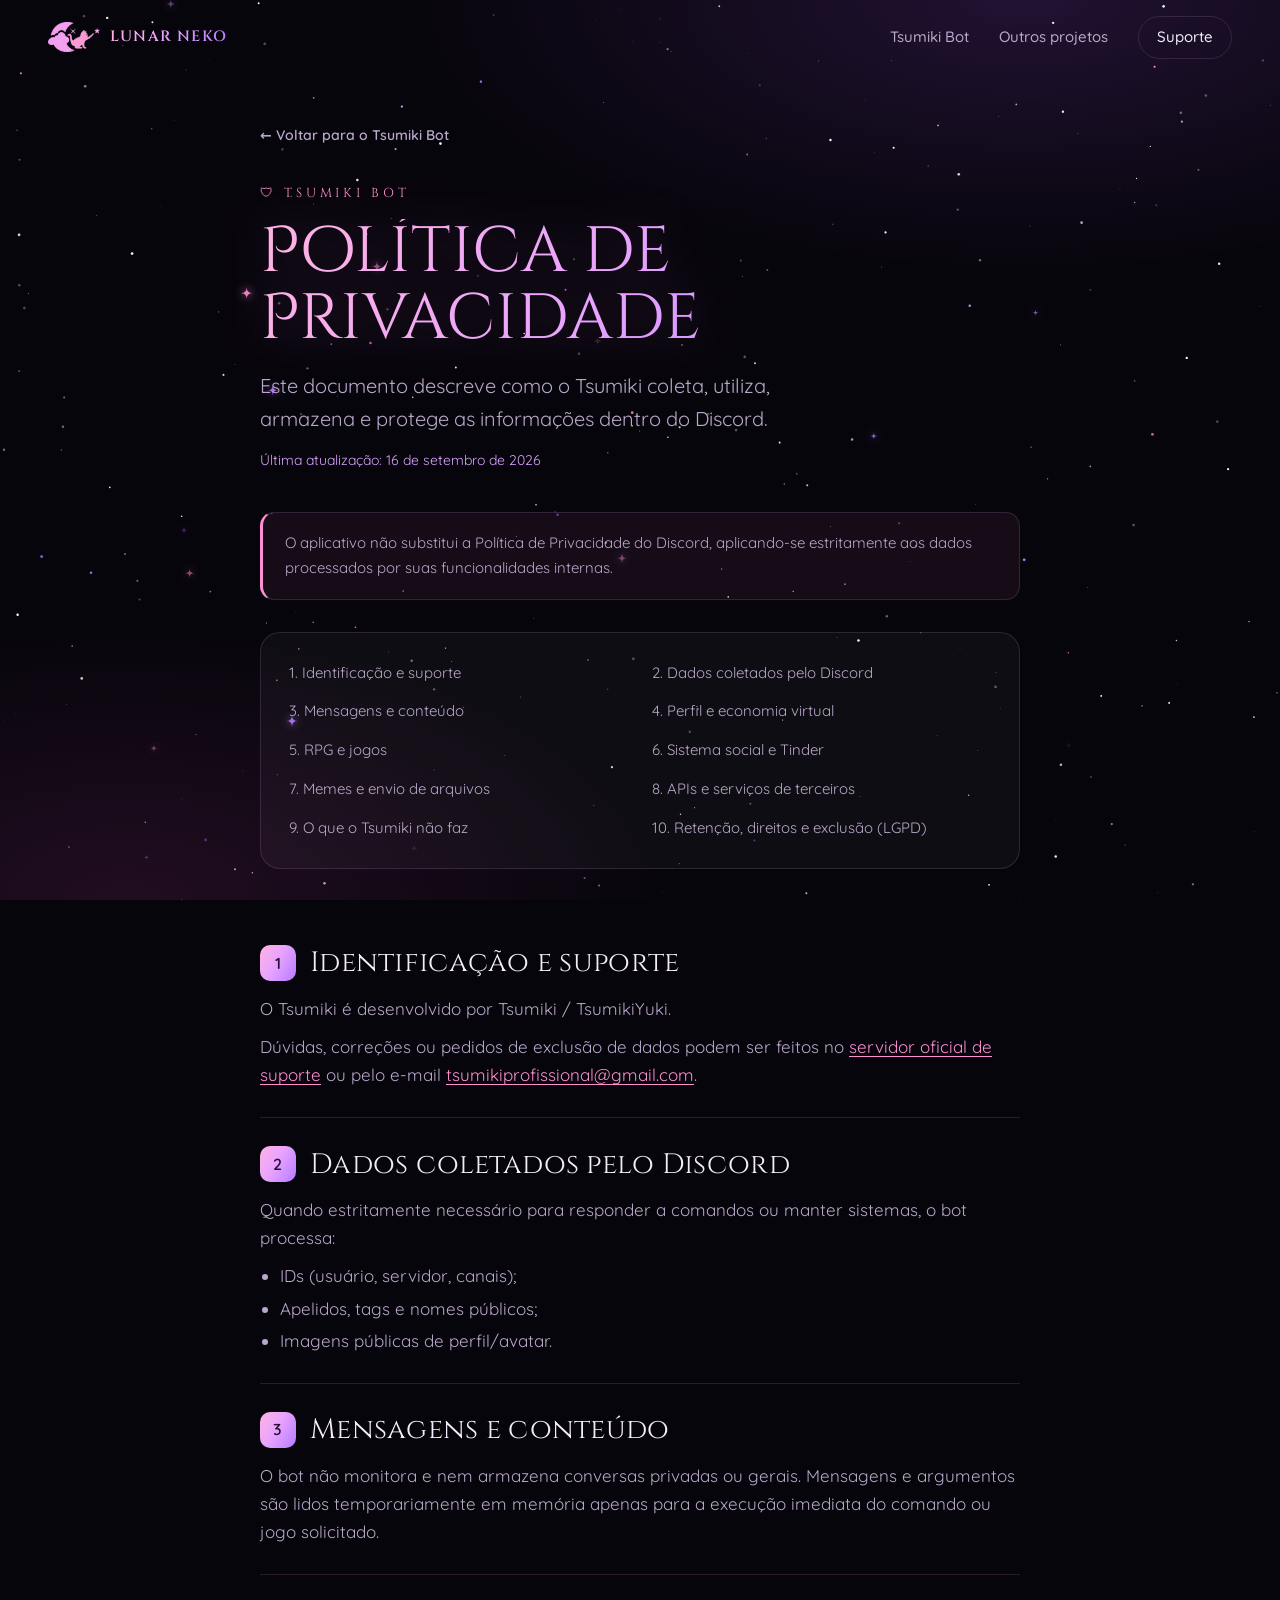
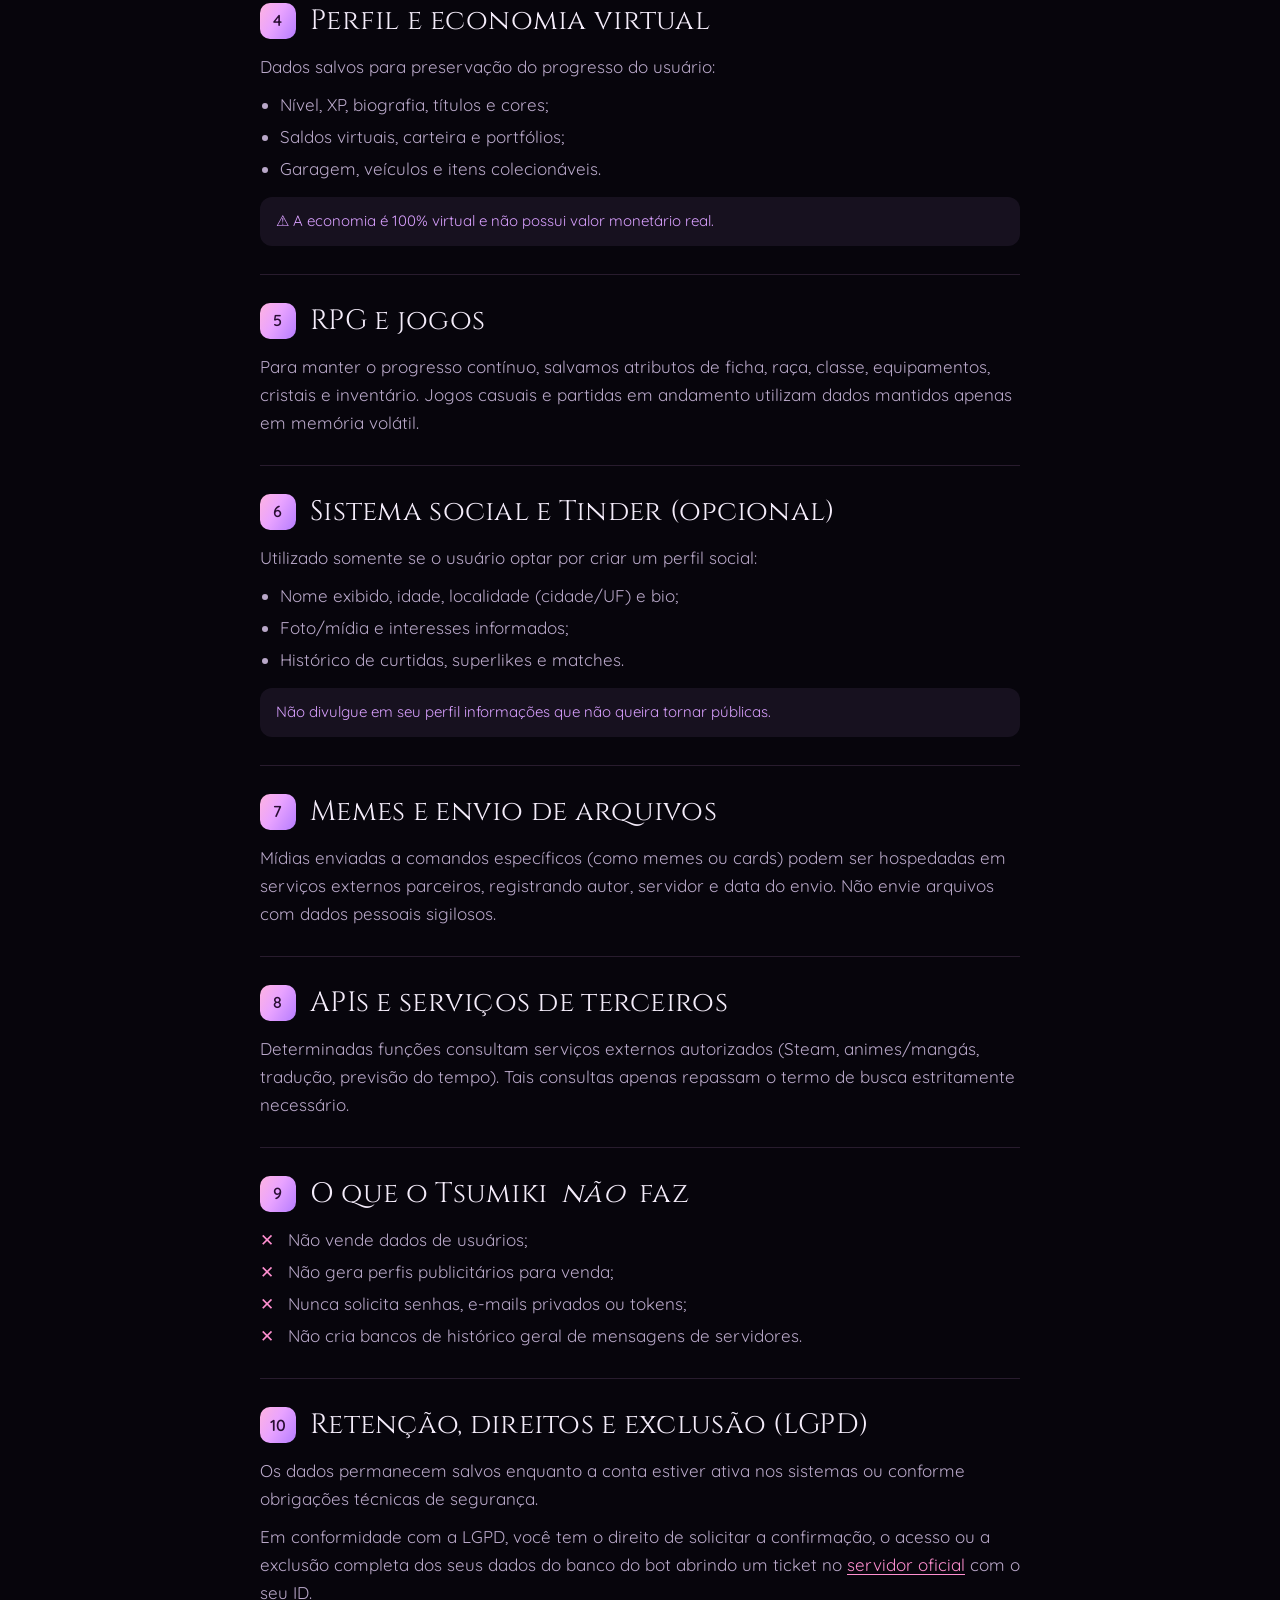
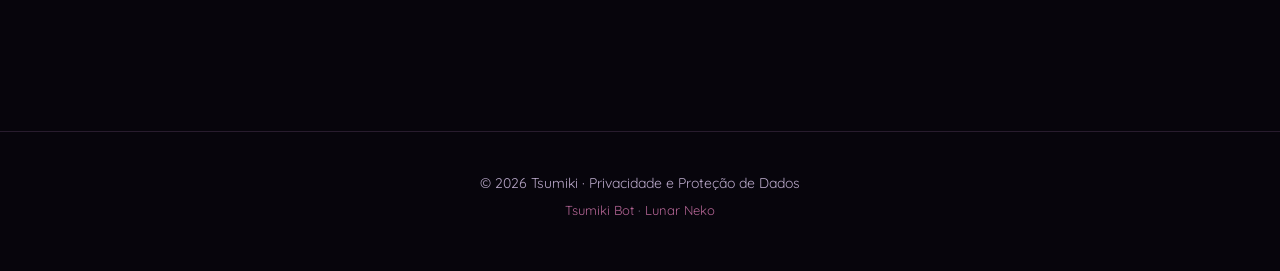
==== projetos/tsumiki-bot-privacidade.html @ 6fef312c "Site da Lunar Neko Primeira versão do site: página inicial, páginas dos projetos, 404, SEO e prévia " ====
<!doctype html>
<html lang="pt-BR">
<head>
  <meta charset="utf-8">
  <meta name="viewport" content="width=device-width, initial-scale=1">
  <title>Política de Privacidade · Tsumiki Bot</title>
  <meta name="description" content="Como o Tsumiki Bot coleta, utiliza, armazena e protege as informações dentro do Discord.">
  <link rel="canonical" href="https://tsumikiyuki.github.io/lunarneko/projetos/tsumiki-bot-privacidade.html">
  <meta property="og:site_name" content="Lunar Neko">
  <meta property="og:locale" content="pt_BR">
  <meta property="og:type" content="article">
  <meta property="og:title" content="Política de Privacidade · Tsumiki Bot">
  <meta property="og:description" content="Como o Tsumiki Bot coleta, utiliza, armazena e protege as informações dentro do Discord.">
  <meta property="og:url" content="https://tsumikiyuki.github.io/lunarneko/projetos/tsumiki-bot-privacidade.html">
  <meta property="og:image" content="https://tsumikiyuki.github.io/lunarneko/assets/projetos/tsumiki-bot.jpg">
  <meta name="twitter:card" content="summary">
  <meta name="twitter:site" content="@lunarnekogames">
  <meta name="twitter:title" content="Política de Privacidade · Tsumiki Bot">
  <meta name="twitter:description" content="Como o Tsumiki Bot coleta, utiliza, armazena e protege as informações dentro do Discord.">
  <meta name="twitter:image" content="https://tsumikiyuki.github.io/lunarneko/assets/projetos/tsumiki-bot.jpg">
  <meta name="theme-color" content="#07050c">
  <link rel="icon" href="../assets/favicon.png" type="image/png">
  <link rel="preconnect" href="https://fonts.googleapis.com">
  <link rel="preconnect" href="https://fonts.gstatic.com" crossorigin>
  <link href="https://fonts.googleapis.com/css2?family=Cinzel+Decorative:wght@400;700&family=Cinzel:wght@400;600&family=Quicksand:wght@400;500;600&display=swap" rel="stylesheet">
  <link rel="stylesheet" href="../style.css">
</head>
<body>
  <canvas id="sky" aria-hidden="true"></canvas>

  <header class="nav" id="nav">
    <a class="brand" href="../index.html" aria-label="Lunar Neko, início">
      <img src="../assets/logo-simbolo.png" alt="" width="52" height="30">
      <span>Lunar Neko</span>
    </a>
    <button class="nav-toggle" id="navToggle" aria-label="Abrir menu" aria-expanded="false">
      <span></span><span></span>
    </button>
    <nav class="nav-links" id="navLinks">
      <a href="tsumiki-bot.html">Tsumiki Bot</a>
      <a href="../index.html#projetos">Outros projetos</a>
      <a href="https://discord.gg/G4x75J5" class="nav-cta" target="_blank" rel="noopener">Suporte</a>
    </nav>
  </header>

  <main>
    <section class="project-hero legal-hero">
      <div class="container narrow">
        <a class="back-link" href="tsumiki-bot.html">← Voltar para o Tsumiki Bot</a>
        <p class="eyebrow">🛡 Tsumiki Bot</p>
        <h1 class="project-title legal-title">Política de Privacidade</h1>
        <p class="project-lead">Este documento descreve como o Tsumiki coleta, utiliza, armazena e protege as informações dentro do Discord.</p>
        <p class="legal-updated">Última atualização: 16 de setembro de 2026</p>
      </div>
    </section>

    <section class="section-tight legal-section">
      <div class="container narrow">
        <div class="legal-note">
          O aplicativo não substitui a Política de Privacidade do Discord, aplicando-se estritamente aos dados processados por suas funcionalidades internas.
        </div>

        <nav class="legal-toc" aria-label="Seções">
          <a href="#identificacao">1. Identificação e suporte</a>
          <a href="#dados">2. Dados coletados pelo Discord</a>
          <a href="#mensagens">3. Mensagens e conteúdo</a>
          <a href="#perfil">4. Perfil e economia virtual</a>
          <a href="#rpg">5. RPG e jogos</a>
          <a href="#social">6. Sistema social e Tinder</a>
          <a href="#memes">7. Memes e envio de arquivos</a>
          <a href="#apis">8. APIs e serviços de terceiros</a>
          <a href="#nao-faz">9. O que o Tsumiki não faz</a>
          <a href="#lgpd">10. Retenção, direitos e exclusão (LGPD)</a>
        </nav>

        <article class="legal">
          <section id="identificacao">
            <h2><span>1</span>Identificação e suporte</h2>
            <p>O Tsumiki é desenvolvido por Tsumiki / TsumikiYuki.</p>
            <p>Dúvidas, correções ou pedidos de exclusão de dados podem ser feitos no <a href="https://discord.gg/G4x75J5" target="_blank" rel="noopener">servidor oficial de suporte</a> ou pelo e-mail <a href="mailto:tsumikiprofissional@gmail.com">tsumikiprofissional@gmail.com</a>.</p>
          </section>

          <section id="dados">
            <h2><span>2</span>Dados coletados pelo Discord</h2>
            <p>Quando estritamente necessário para responder a comandos ou manter sistemas, o bot processa:</p>
            <ul>
              <li>IDs (usuário, servidor, canais);</li>
              <li>Apelidos, tags e nomes públicos;</li>
              <li>Imagens públicas de perfil/avatar.</li>
            </ul>
          </section>

          <section id="mensagens">
            <h2><span>3</span>Mensagens e conteúdo</h2>
            <p>O bot não monitora e nem armazena conversas privadas ou gerais. Mensagens e argumentos são lidos temporariamente em memória apenas para a execução imediata do comando ou jogo solicitado.</p>
          </section>

          <section id="perfil">
            <h2><span>4</span>Perfil e economia virtual</h2>
            <p>Dados salvos para preservação do progresso do usuário:</p>
            <ul>
              <li>Nível, XP, biografia, títulos e cores;</li>
              <li>Saldos virtuais, carteira e portfólios;</li>
              <li>Garagem, veículos e itens colecionáveis.</li>
            </ul>
            <p class="legal-alert">⚠ A economia é 100% virtual e não possui valor monetário real.</p>
          </section>

          <section id="rpg">
            <h2><span>5</span>RPG e jogos</h2>
            <p>Para manter o progresso contínuo, salvamos atributos de ficha, raça, classe, equipamentos, cristais e inventário. Jogos casuais e partidas em andamento utilizam dados mantidos apenas em memória volátil.</p>
          </section>

          <section id="social">
            <h2><span>6</span>Sistema social e Tinder (opcional)</h2>
            <p>Utilizado somente se o usuário optar por criar um perfil social:</p>
            <ul>
              <li>Nome exibido, idade, localidade (cidade/UF) e bio;</li>
              <li>Foto/mídia e interesses informados;</li>
              <li>Histórico de curtidas, superlikes e matches.</li>
            </ul>
            <p class="legal-alert">Não divulgue em seu perfil informações que não queira tornar públicas.</p>
          </section>

          <section id="memes">
            <h2><span>7</span>Memes e envio de arquivos</h2>
            <p>Mídias enviadas a comandos específicos (como memes ou cards) podem ser hospedadas em serviços externos parceiros, registrando autor, servidor e data do envio. Não envie arquivos com dados pessoais sigilosos.</p>
          </section>

          <section id="apis">
            <h2><span>8</span>APIs e serviços de terceiros</h2>
            <p>Determinadas funções consultam serviços externos autorizados (Steam, animes/mangás, tradução, previsão do tempo). Tais consultas apenas repassam o termo de busca estritamente necessário.</p>
          </section>

          <section id="nao-faz">
            <h2><span>9</span>O que o Tsumiki <em>não</em> faz</h2>
            <ul class="legal-checks">
              <li>Não vende dados de usuários;</li>
              <li>Não gera perfis publicitários para venda;</li>
              <li>Nunca solicita senhas, e-mails privados ou tokens;</li>
              <li>Não cria bancos de histórico geral de mensagens de servidores.</li>
            </ul>
          </section>

          <section id="lgpd">
            <h2><span>10</span>Retenção, direitos e exclusão (LGPD)</h2>
            <p>Os dados permanecem salvos enquanto a conta estiver ativa nos sistemas ou conforme obrigações técnicas de segurança.</p>
            <p>Em conformidade com a LGPD, você tem o direito de solicitar a confirmação, o acesso ou a exclusão completa dos seus dados do banco do bot abrindo um ticket no <a href="https://discord.gg/G4x75J5" target="_blank" rel="noopener">servidor oficial</a> com o seu ID.</p>
          </section>
        </article>
      </div>
    </section>
  </main>

  <footer class="footer">
    <p>© <span id="year"></span> Tsumiki · Privacidade e Proteção de Dados</p>
    <p class="footer-small"><a href="tsumiki-bot.html">Tsumiki Bot</a> · <a href="../index.html">Lunar Neko</a></p>
  </footer>

  <script src="../script.js"></script>
</body>
</html>
---- style.css ----
/* ==========================================================
   Lunar Neko · estilos
   Paleta tirada do banner: noite preta, rosa, lilás, magenta.
   ========================================================== */
:root {
  --bg: #07050c;
  --bg-2: #0f0a18;
  --card: rgba(255, 255, 255, 0.035);
  --card-border: rgba(240, 170, 255, 0.14);
  --text: #f4ecfa;
  --muted: #b9a8c9;
  --pink: #ff8fd0;
  --pink-soft: #ffb3e1;
  --lilac: #d9a0ff;
  --violet: #a855f7;
  --magenta: #e04ab8;
  --grad: linear-gradient(120deg, #ffb3e1 0%, #e9a3ff 45%, #b57cff 100%);
  --glow: 0 0 40px rgba(232, 120, 220, 0.35);
  --radius: 20px;
  --font-title: "Cinzel Decorative", "Cinzel", Georgia, serif;
  --font-serif: "Cinzel", Georgia, serif;
  --font-body: "Quicksand", system-ui, sans-serif;
}

* { box-sizing: border-box; margin: 0; padding: 0; }
html { scroll-behavior: smooth; scroll-padding-top: 80px; }
body {
  background: var(--bg);
  color: var(--text);
  font-family: var(--font-body);
  font-size: 17px;
  line-height: 1.65;
  overflow-x: hidden;
  -webkit-font-smoothing: antialiased;
}
img, svg { display: block; max-width: 100%; }
a { color: inherit; text-decoration: none; }
button { font: inherit; color: inherit; cursor: pointer; border: 0; background: none; }

/* céu estrelado */
#sky {
  position: fixed; inset: 0;
  width: 100%; height: 100%;
  z-index: -1;
  background:
    radial-gradient(ellipse 80% 50% at 80% 0%, rgba(168, 85, 247, 0.16), transparent 60%),
    radial-gradient(ellipse 70% 50% at 10% 100%, rgba(224, 74, 184, 0.12), transparent 60%),
    var(--bg);
}

.container { width: min(1120px, 100% - 40px); margin-inline: auto; }

/* ---------- navegação ---------- */
.nav {
  position: fixed; top: 0; left: 0; right: 0;
  z-index: 50;
  display: flex; align-items: center; justify-content: space-between;
  padding: 16px clamp(20px, 4vw, 48px);
  transition: background .3s, backdrop-filter .3s, padding .3s;
}
.nav.scrolled {
  background: rgba(7, 5, 12, 0.72);
  backdrop-filter: blur(14px);
  -webkit-backdrop-filter: blur(14px);
  border-bottom: 1px solid var(--card-border);
  padding-block: 10px;
}
.brand img { width: 52px; height: auto; }
.brand { display: flex; align-items: center; gap: 10px; font-family: var(--font-serif); font-weight: 600; letter-spacing: .08em; text-transform: uppercase; font-size: 15px; }
.brand span { background: var(--grad); -webkit-background-clip: text; background-clip: text; color: transparent; }
.nav-links { display: flex; align-items: center; gap: 30px; font-size: 15px; font-weight: 500; }
.nav-links a { color: var(--muted); transition: color .2s; position: relative; }
.nav-links a:not(.nav-cta)::after {
  content: ""; position: absolute; left: 0; right: 0; bottom: -4px; height: 1px;
  background: var(--grad); transform: scaleX(0); transition: transform .25s;
}
.nav-links a:hover { color: var(--text); }
.nav-links a:hover::after { transform: scaleX(1); }
.nav-cta { padding: 8px 18px; border-radius: 999px; border: 1px solid var(--card-border); color: var(--text) !important; }
.nav-cta:hover { border-color: var(--pink); box-shadow: var(--glow); }

.nav-toggle { display: none; width: 40px; height: 40px; position: relative; }
.nav-toggle span { position: absolute; left: 9px; right: 9px; height: 2px; background: var(--pink-soft); border-radius: 2px; transition: transform .3s; }
.nav-toggle span:first-child { top: 15px; }
.nav-toggle span:last-child { top: 23px; }
.nav-toggle[aria-expanded="true"] span:first-child { transform: translateY(4px) rotate(45deg); }
.nav-toggle[aria-expanded="true"] span:last-child { transform: translateY(-4px) rotate(-45deg); }

/* ---------- hero ---------- */
.hero {
  min-height: 100vh; min-height: 100svh;
  display: grid; place-items: center;
  position: relative;
  padding: 120px 20px 80px;
  text-align: center;
  overflow: hidden;
}
.hero-silhouette {
  position: absolute; right: -40px; bottom: -10px;
  width: min(46vw, 520px);
  opacity: .5;
  pointer-events: none;
}
.hero-silhouette svg { fill: #2a1533; }
.hero-inner { position: relative; max-width: 760px; }
.hero-logo {
  width: clamp(230px, 30vw, 360px); height: auto;
  margin: 0 auto 10px;
  filter: drop-shadow(0 0 30px rgba(255, 143, 208, .45));
  animation: float 6s ease-in-out infinite;
}
.title {
  font-family: var(--font-title);
  font-weight: 400;
  font-size: clamp(48px, 9vw, 112px);
  line-height: 1.05;
  letter-spacing: .03em;
  background: var(--grad);
  -webkit-background-clip: text; background-clip: text; color: transparent;
  filter: drop-shadow(0 0 24px rgba(232, 120, 220, .35));
}
.subtitle {
  font-family: var(--font-serif);
  text-transform: uppercase;
  letter-spacing: .4em;
  font-size: clamp(13px, 1.6vw, 17px);
  color: var(--lilac);
  margin-top: 10px;
}
.tagline { margin: 26px auto 0; color: var(--muted); font-size: clamp(16px, 2vw, 19px); max-width: 520px; }
.hero-actions { margin-top: 36px; display: flex; gap: 14px; justify-content: center; flex-wrap: wrap; }

.btn {
  display: inline-flex; align-items: center; justify-content: center;
  padding: 13px 28px; border-radius: 999px;
  font-weight: 600; font-size: 15px; letter-spacing: .02em;
  transition: transform .2s, box-shadow .25s, border-color .25s, background .25s;
}
.btn:hover { transform: translateY(-2px); }
.btn-primary { background: var(--grad); color: #2a0e33; box-shadow: 0 8px 30px rgba(232, 120, 220, .3); }
.btn-primary:hover { box-shadow: 0 10px 40px rgba(232, 120, 220, .55); }
.btn-ghost { border: 1px solid var(--card-border); color: var(--text); background: rgba(255, 255, 255, .02); }
.btn-ghost:hover { border-color: var(--lilac); box-shadow: var(--glow); }

.scroll-hint { position: absolute; bottom: 28px; left: 50%; transform: translateX(-50%); width: 26px; height: 42px; border: 1.5px solid var(--card-border); border-radius: 14px; }
.scroll-hint span { position: absolute; top: 8px; left: 50%; width: 4px; height: 8px; margin-left: -2px; border-radius: 2px; background: var(--pink); animation: scroll 2s infinite; }

/* ---------- seções ---------- */
.section { padding: clamp(80px, 12vw, 140px) 0; position: relative; }
.eyebrow { font-family: var(--font-serif); text-transform: uppercase; letter-spacing: .3em; font-size: 13px; color: var(--pink); margin-bottom: 14px; }
h2 { font-family: var(--font-serif); font-weight: 400; font-size: clamp(30px, 4.4vw, 48px); line-height: 1.2; letter-spacing: .01em; }
h3 { font-family: var(--font-serif); font-weight: 600; font-size: 22px; letter-spacing: .02em; }
.section-head { text-align: center; max-width: 640px; margin: 0 auto 48px; }
.section-head p:not(.eyebrow) { color: var(--muted); margin-top: 14px; }

/* sobre */
.about { display: grid; grid-template-columns: 1.3fr 1fr; gap: 60px; align-items: center; }
.about-text h2 { margin-bottom: 22px; }
.about-text p:not(.eyebrow) { color: var(--muted); margin-bottom: 14px; }
.stats { list-style: none; display: grid; gap: 16px; }
.stats li {
  padding: 22px 26px; border-radius: var(--radius);
  background: var(--card); border: 1px solid var(--card-border);
  display: flex; align-items: baseline; gap: 16px;
}
.stats strong { font-family: var(--font-title); font-size: 40px; font-weight: 400; background: var(--grad); -webkit-background-clip: text; background-clip: text; color: transparent; min-width: 56px; }
.stats span { color: var(--muted); }

/* projetos */
.filters { display: flex; justify-content: center; gap: 10px; margin-bottom: 36px; flex-wrap: wrap; }
.chip { padding: 8px 20px; border-radius: 999px; border: 1px solid var(--card-border); color: var(--muted); font-size: 14px; font-weight: 600; transition: all .2s; }
.chip:hover { color: var(--text); border-color: var(--lilac); }
.chip.is-active { background: var(--grad); color: #2a0e33; border-color: transparent; }

.projects { display: grid; grid-template-columns: repeat(auto-fit, minmax(300px, 360px)); justify-content: center; gap: 24px; }
.project {
  border-radius: var(--radius);
  background: var(--card);
  border: 1px solid var(--card-border);
  overflow: hidden;
  display: flex; flex-direction: column;
  transition: transform .3s, border-color .3s, box-shadow .3s;
}
.project:hover { transform: translateY(-6px); border-color: rgba(255, 143, 208, .4); box-shadow: 0 20px 50px rgba(0, 0, 0, .5), var(--glow); }
.project.is-hidden { display: none; }
.project-cover {
  aspect-ratio: 16 / 10;
  position: relative;
  display: grid; place-items: center;
  background:
    radial-gradient(circle at 30% 30%, rgba(255, 179, 225, .25), transparent 55%),
    radial-gradient(circle at 75% 70%, rgba(168, 85, 247, .3), transparent 55%),
    var(--bg-2);
  overflow: hidden;
}
.project-cover img:not(.placeholder) { position: absolute; inset: 0; width: 100%; height: 100%; object-fit: cover; }
.project-cover .placeholder { width: 52%; height: auto; opacity: .55; filter: drop-shadow(0 0 18px rgba(255, 143, 208, .5)); transition: transform .5s; }
.project:hover .placeholder { transform: scale(1.08) rotate(-4deg); }
.badge {
  position: absolute; top: 14px; left: 14px;
  padding: 4px 12px; border-radius: 999px;
  font-size: 12px; font-weight: 600; letter-spacing: .04em;
  background: rgba(7, 5, 12, .7); border: 1px solid var(--card-border);
  backdrop-filter: blur(6px);
}
.status { position: absolute; top: 14px; right: 14px; padding: 4px 12px; border-radius: 999px; font-size: 12px; font-weight: 600; }
.status.dev { background: rgba(217, 160, 255, .18); color: var(--lilac); }
.status.breve { background: rgba(255, 143, 208, .16); color: var(--pink-soft); }
.status.lancado { background: rgba(10, 30, 22, .8); color: #9ff0c9; border: 1px solid rgba(120, 230, 180, .3); }
.status { backdrop-filter: blur(6px); }
.project-body { padding: 22px 24px 26px; display: flex; flex-direction: column; gap: 10px; flex: 1; }
.project-body p { color: var(--muted); font-size: 15px; }
.tags { display: flex; gap: 8px; flex-wrap: wrap; margin-top: auto; padding-top: 8px; }
.tags span { font-size: 12px; padding: 3px 10px; border-radius: 6px; background: rgba(255, 255, 255, .05); color: var(--muted); }
.project-link { margin-top: 6px; font-weight: 600; font-size: 14px; color: var(--pink); display: inline-flex; gap: 6px; align-items: center; }
.project-link:hover { color: var(--pink-soft); }
.project-link[aria-disabled="true"] { color: var(--muted); opacity: .6; pointer-events: none; }
a.project:hover .project-link { color: var(--pink-soft); }
.project-cover img:not(.placeholder) { transition: transform .6s; }
a.project:hover .project-cover img:not(.placeholder) { transform: scale(1.05); }
.project-teaser { border-style: dashed; background: transparent; }
.project-teaser:hover { transform: none; box-shadow: none; border-color: var(--card-border); }

/* pilares */
.pillars { display: grid; grid-template-columns: 1fr 1fr; gap: 24px; }
.pillar {
  padding: 40px 36px; border-radius: var(--radius);
  background: linear-gradient(160deg, rgba(255, 179, 225, .06), rgba(168, 85, 247, .04));
  border: 1px solid var(--card-border);
  position: relative; overflow: hidden;
}
.pillar::before {
  content: ""; position: absolute; width: 220px; height: 220px; right: -80px; top: -80px;
  background: radial-gradient(circle, rgba(232, 120, 220, .25), transparent 70%);
}
.pillar-icon { width: 60px; height: 60px; border-radius: 16px; display: grid; place-items: center; background: var(--grad); margin-bottom: 22px; box-shadow: var(--glow); }
.pillar-icon svg { width: 34px; height: 34px; fill: #2a0e33; }
.pillar-icon .stroke { fill: none; stroke: #ffe6f6; stroke-width: 3; stroke-linecap: round; stroke-linejoin: round; }
.pillar-icon .stroke.dark { stroke: #ffe6f6; }
.pillar h3 { margin-bottom: 10px; }
.pillar p { color: var(--muted); }

/* contato */
.contact {
  text-align: center; max-width: 720px; margin: 0 auto;
  padding: clamp(40px, 6vw, 64px) clamp(24px, 5vw, 56px);
  border-radius: 28px;
  border: 1px solid var(--card-border);
  background:
    radial-gradient(ellipse at top, rgba(232, 120, 220, .14), transparent 60%),
    var(--card);
}
.contact img { width: clamp(160px, 30vw, 230px); height: auto; margin: 0 auto 18px; filter: drop-shadow(0 0 20px rgba(255, 143, 208, .45)); }
.contact p { color: var(--muted); margin: 16px auto 30px; max-width: 480px; }
.socials { display: flex; gap: 12px; justify-content: center; align-items: center; flex-wrap: wrap; }
.social-btn {
  display: inline-flex; align-items: center; gap: 10px;
  padding: 13px 24px; border-radius: 999px;
  border: 1px solid var(--card-border);
  background: rgba(255, 255, 255, .03);
  font-weight: 600; font-size: 15px;
  transition: transform .2s, box-shadow .25s, border-color .25s, background .25s;
}
.social-btn svg { width: 20px; height: 20px; fill: var(--pink-soft); }
.social-btn:hover { transform: translateY(-2px); border-color: var(--pink); box-shadow: var(--glow); background: rgba(255, 143, 208, .08); }
.social {
  width: 46px; height: 46px; border-radius: 50%;
  display: grid; place-items: center;
  border: 1px solid var(--card-border);
  font-size: 12px; font-weight: 600; color: var(--muted);
  transition: all .2s;
}
.social:hover { color: var(--text); border-color: var(--pink); box-shadow: var(--glow); transform: translateY(-2px); }

/* rodapé */
.footer { text-align: center; padding: 40px 20px 50px; color: var(--muted); font-size: 14px; border-top: 1px solid var(--card-border); }
.footer-small { font-size: 13px; opacity: .7; margin-top: 4px; }

/* animações */
.reveal { opacity: 0; transform: translateY(24px); transition: opacity .8s ease, transform .8s ease; }
.reveal.visible { opacity: 1; transform: none; }
@keyframes float { 0%, 100% { transform: translateY(0); } 50% { transform: translateY(-12px); } }
@keyframes scroll { 0% { opacity: 0; transform: translateY(0); } 40% { opacity: 1; } 100% { opacity: 0; transform: translateY(14px); } }

@media (prefers-reduced-motion: reduce) {
  *, *::before, *::after { animation: none !important; transition: none !important; }
  .reveal { opacity: 1; transform: none; }
  html { scroll-behavior: auto; }
}

/* ---------- responsivo ---------- */
@media (max-width: 860px) {
  .about { grid-template-columns: 1fr; gap: 36px; }
  .pillars { grid-template-columns: 1fr; }
  .hero-silhouette { width: 70vw; opacity: .3; }
}
@media (max-width: 720px) {
  .nav-toggle { display: block; }
  .nav-links {
    position: fixed; top: 0; right: 0; bottom: 0;
    width: min(280px, 80vw);
    flex-direction: column; align-items: flex-start; justify-content: center;
    gap: 26px; padding: 40px;
    background: rgba(12, 8, 20, .96);
    backdrop-filter: blur(16px);
    border-left: 1px solid var(--card-border);
    transform: translateX(100%);
    transition: transform .35s ease;
    font-size: 18px;
  }
  .nav-links.open { transform: none; }
  .nav-toggle { z-index: 60; }
  .projects { grid-template-columns: 1fr; }
}

/* ---------- página de projeto ---------- */
.project-hero { padding: 120px 0 40px; }
.back-link { display: inline-block; color: var(--muted); font-size: 14px; font-weight: 600; margin-bottom: 36px; transition: color .2s; }
.back-link:hover { color: var(--pink); }
.project-hero-grid { display: grid; grid-template-columns: minmax(220px, 340px) 1fr; gap: clamp(32px, 6vw, 72px); align-items: center; }
.project-avatar { position: relative; }
.project-avatar::before {
  content: ""; position: absolute; inset: -14px; border-radius: 50%;
  background: conic-gradient(from 0deg, #ffb3e1, #b57cff, #e04ab8, #ffb3e1);
  filter: blur(18px); opacity: .55;
  animation: spin 14s linear infinite;
}
.project-avatar img { position: relative; width: 100%; height: auto; aspect-ratio: 1; object-fit: cover; border-radius: 50%; border: 3px solid rgba(255, 179, 225, .6); }
.pill-row { display: flex; gap: 8px; flex-wrap: wrap; margin-bottom: 16px; }
.pill { padding: 5px 14px; border-radius: 999px; font-size: 13px; font-weight: 600; border: 1px solid var(--card-border); color: var(--lilac); background: rgba(217, 160, 255, .08); }
.pill-ok { color: #9ff0c9; background: rgba(120, 230, 180, .12); border-color: rgba(120, 230, 180, .25); }
.project-title {
  font-family: var(--font-title); font-weight: 400;
  font-size: clamp(44px, 7vw, 84px); line-height: 1.05;
  background: var(--grad); -webkit-background-clip: text; background-clip: text; color: transparent;
  filter: drop-shadow(0 0 24px rgba(232, 120, 220, .3));
}
.project-lead { font-size: clamp(17px, 2vw, 20px); color: var(--muted); margin-top: 16px; max-width: 520px; }
.hero-actions.left { justify-content: flex-start; margin-top: 28px; }
.mini-stats { list-style: none; display: flex; gap: 14px; flex-wrap: wrap; margin-top: 32px; }
.mini-stats li { padding: 12px 18px; border-radius: 14px; background: var(--card); border: 1px solid var(--card-border); display: flex; flex-direction: column; }
.mini-stats strong { font-family: var(--font-serif); font-size: 22px; color: var(--pink-soft); line-height: 1.2; }
.mini-stats span { font-size: 13px; color: var(--muted); }

.section-tight { padding: clamp(56px, 8vw, 96px) 0; }
.container.narrow { max-width: 760px; }
.body-lg { font-size: 18px; color: var(--muted); margin-top: 16px; }
.narrow h2 { margin-bottom: 6px; }

.features { display: grid; grid-template-columns: repeat(3, 1fr); gap: 20px; }
.feature { padding: 28px 26px; border-radius: var(--radius); background: var(--card); border: 1px solid var(--card-border); transition: transform .3s, border-color .3s, box-shadow .3s; }
.feature:hover { transform: translateY(-4px); border-color: rgba(255, 143, 208, .4); box-shadow: var(--glow); }
.feature-icon { display: grid; place-items: center; width: 52px; height: 52px; border-radius: 14px; font-size: 26px; background: linear-gradient(140deg, rgba(255, 179, 225, .18), rgba(181, 124, 255, .18)); margin-bottom: 18px; }
.feature h3 { font-size: 19px; margin-bottom: 8px; }
.feature p { color: var(--muted); font-size: 15px; }

code { font-family: ui-monospace, "Cascadia Code", Consolas, monospace; color: var(--pink-soft); background: rgba(255, 143, 208, .1); padding: 2px 8px; border-radius: 6px; font-size: .92em; }
.commands { display: grid; grid-template-columns: repeat(2, 1fr); gap: 12px; }
.command { display: grid; grid-template-columns: 132px 1fr; gap: 16px; align-items: start; padding: 16px 20px; border-radius: 14px; background: var(--card); border: 1px solid var(--card-border); }
.command code { justify-self: start; font-weight: 600; }
.command p { color: var(--muted); font-size: 15px; }

.why { display: grid; grid-template-columns: 1fr 1.2fr; gap: 48px; align-items: center; padding: clamp(32px, 5vw, 56px); border-radius: 28px; border: 1px solid var(--card-border); background: linear-gradient(160deg, rgba(255, 179, 225, .07), rgba(168, 85, 247, .05)); }
.why-list { list-style: none; display: grid; gap: 14px; }
.why-list li { padding-left: 30px; position: relative; color: var(--text); }
.why-list li::before { content: "✦"; position: absolute; left: 0; color: var(--pink); }
.cta-avatar { width: 110px !important; height: 110px !important; border-radius: 50%; object-fit: cover; border: 3px solid rgba(255, 179, 225, .6); }
.footer a { color: var(--pink); }

@keyframes spin { to { transform: rotate(360deg); } }

@media (max-width: 960px) {
  .features { grid-template-columns: repeat(2, 1fr); }
  .commands { grid-template-columns: 1fr; }
}
@media (max-width: 720px) {
  .project-hero-grid { grid-template-columns: 1fr; text-align: center; }
  .project-avatar { width: min(240px, 70vw); margin: 0 auto; }
  .pill-row, .hero-actions.left, .mini-stats { justify-content: center; }
  .project-lead { margin-inline: auto; }
  .features { grid-template-columns: 1fr; }
  .command { grid-template-columns: 1fr; gap: 8px; }
  .why { grid-template-columns: 1fr; gap: 28px; }
}

/* ---------- página de jogo ---------- */
.game-hero { position: relative; padding: 120px 0 60px; overflow: hidden; }
.game-hero-bg {
  position: absolute; inset: 0; z-index: -1;
  background-size: cover; background-position: center;
  filter: blur(6px) saturate(1.1);
  opacity: .35;
  transform: scale(1.05);
  -webkit-mask-image: linear-gradient(to bottom, #000 30%, transparent 100%);
  mask-image: linear-gradient(to bottom, #000 30%, transparent 100%);
}
.game-hero-grid { display: grid; grid-template-columns: 1.1fr 1fr; gap: clamp(32px, 5vw, 64px); align-items: center; }
.game-cover { border-radius: var(--radius); overflow: hidden; border: 1px solid rgba(255, 179, 225, .35); box-shadow: 0 30px 70px rgba(0, 0, 0, .6), var(--glow); aspect-ratio: 16 / 9; background: var(--bg-2); }
.game-cover img { width: 100%; height: 100%; object-fit: cover; }
.game-hero .project-title { font-size: clamp(36px, 5.2vw, 64px); }

.details { list-style: none; display: grid; grid-template-columns: repeat(auto-fit, minmax(160px, 1fr)); gap: 12px; margin-top: 28px; }
.details li { padding: 14px 18px; border-radius: 14px; background: var(--card); border: 1px solid var(--card-border); }
.details span { display: block; font-size: 12px; text-transform: uppercase; letter-spacing: .12em; color: var(--muted); }
.details strong { font-weight: 600; color: var(--pink-soft); }

.gallery { display: grid; grid-template-columns: repeat(auto-fill, minmax(240px, 1fr)); gap: 14px; }
.gallery a { display: block; border-radius: 14px; overflow: hidden; aspect-ratio: 16 / 10; border: 1px solid var(--card-border); background: var(--bg-2); position: relative; }
.gallery img { width: 100%; height: 100%; object-fit: cover; transition: transform .5s, filter .3s; }
.gallery a:hover img { transform: scale(1.06); filter: brightness(1.1); }
.gallery a::after { content: "⤢"; position: absolute; right: 10px; bottom: 8px; color: #fff; opacity: 0; transition: opacity .2s; text-shadow: 0 0 8px #000; }
.gallery a:hover::after { opacity: 1; }

.lightbox { position: fixed; inset: 0; z-index: 100; background: rgba(5, 3, 10, .92); backdrop-filter: blur(8px); display: none; align-items: center; justify-content: center; padding: 40px 70px; }
.lightbox.open { display: flex; }
.lightbox img { max-width: 100%; max-height: 100%; border-radius: 12px; box-shadow: var(--glow); }
.lightbox button { position: absolute; color: var(--pink-soft); font-size: 42px; line-height: 1; width: 56px; height: 56px; border-radius: 50%; transition: background .2s; }
.lightbox button:hover { background: rgba(255, 143, 208, .12); }
.lb-close { top: 16px; right: 16px; }
.lb-prev { left: 10px; top: 50%; transform: translateY(-50%); }
.lb-next { right: 10px; top: 50%; transform: translateY(-50%); }

.story { display: grid; gap: 16px; }
.story p { color: var(--muted); font-size: 17px; }
.hashtags { display: flex; gap: 8px; flex-wrap: wrap; margin-top: 8px; }
.hashtags span { font-size: 13px; color: var(--lilac); }

.timeline { list-style: none; position: relative; max-width: 760px; margin: 0 auto; padding-left: 32px; }
.timeline::before { content: ""; position: absolute; left: 7px; top: 6px; bottom: 6px; width: 2px; background: linear-gradient(var(--pink), var(--violet), transparent); }
.timeline > li { position: relative; padding: 0 0 32px; }
.timeline > li::before { content: ""; position: absolute; left: -32px; top: 6px; width: 16px; height: 16px; border-radius: 50%; background: var(--bg); border: 2px solid var(--pink); box-shadow: 0 0 12px rgba(255, 143, 208, .6); }
.timeline > li:first-child::before { background: var(--pink); }
.timeline h3 { font-size: 18px; display: flex; gap: 10px; align-items: center; flex-wrap: wrap; }
.timeline h3 small { font-family: var(--font-body); font-size: 12px; font-weight: 600; padding: 2px 10px; border-radius: 999px; background: rgba(217, 160, 255, .14); color: var(--lilac); letter-spacing: 0; }
.timeline p, .timeline ul { color: var(--muted); font-size: 15px; margin-top: 6px; }
.timeline ul { padding-left: 18px; }

.reviews { display: grid; grid-template-columns: repeat(auto-fit, minmax(280px, 1fr)); gap: 20px; max-width: 860px; margin: 0 auto; }
.review { padding: 26px 28px; border-radius: var(--radius); background: var(--card); border: 1px solid var(--card-border); position: relative; }
.review::before { content: "“"; position: absolute; top: 4px; right: 20px; font-family: var(--font-title); font-size: 64px; color: rgba(255, 143, 208, .25); }
.review p { font-size: 16px; }
.review cite { display: block; margin-top: 14px; font-style: normal; font-size: 14px; color: var(--pink); font-weight: 600; }

@media (max-width: 860px) {
  .game-hero-grid { grid-template-columns: 1fr; }
  .game-hero-text { text-align: center; }
  .game-hero-text .pill-row, .game-hero-text .hero-actions.left { justify-content: center; }
  .game-hero-text .project-lead { margin-inline: auto; }
  .lightbox { padding: 60px 12px; }
  .lb-prev, .lb-next { top: auto !important; bottom: 10px; transform: none !important; }
}

/* ---------- atualizações do bot ---------- */
.tl-label { display: inline-block; margin-top: 10px; font-size: 12px; text-transform: uppercase; letter-spacing: .14em; color: var(--pink); }
.timeline ul li { margin-top: 4px; }
.timeline b { color: var(--text); font-weight: 600; }
.legal-links { margin: 22px 0 0 !important; font-size: 14px; }
.legal-links a { color: var(--lilac); }
.legal-links a:hover { color: var(--pink); }

/* ---------- página de política ---------- */
.legal-hero { padding-bottom: 20px; }
.legal-title { font-size: clamp(36px, 6vw, 64px); }
.legal-updated { margin-top: 14px; font-size: 14px; color: var(--lilac); }
.legal-section { padding-top: 20px; }
.legal-note { padding: 18px 22px; border-radius: 14px; border: 1px solid var(--card-border); border-left: 3px solid var(--pink); background: rgba(255, 143, 208, .06); color: var(--muted); font-size: 15px; }
.legal-toc { display: grid; grid-template-columns: repeat(2, 1fr); gap: 6px 24px; margin: 32px 0 48px; padding: 24px 28px; border-radius: var(--radius); background: var(--card); border: 1px solid var(--card-border); font-size: 15px; }
.legal-toc a { color: var(--muted); padding: 4px 0; transition: color .2s; }
.legal-toc a:hover { color: var(--pink); }
.legal section { padding: 28px 0; border-bottom: 1px solid var(--card-border); scroll-margin-top: 90px; }
.legal section:last-child { border-bottom: 0; }
.legal h2 { font-size: clamp(22px, 3vw, 28px); display: flex; align-items: center; gap: 14px; margin-bottom: 14px; }
.legal h2 span { flex: none; display: grid; place-items: center; width: 36px; height: 36px; border-radius: 10px; background: var(--grad); color: #2a0e33; font-family: var(--font-body); font-weight: 600; font-size: 16px; }
.legal p, .legal li { color: var(--muted); }
.legal p + p { margin-top: 10px; }
.legal ul { margin: 10px 0 0 20px; display: grid; gap: 4px; }
.legal a { color: var(--pink); text-decoration: underline; text-underline-offset: 3px; }
.legal-alert { margin-top: 14px !important; padding: 12px 16px; border-radius: 12px; background: rgba(217, 160, 255, .08); color: var(--lilac) !important; font-size: 15px; }
.legal-checks { list-style: none; margin-left: 0 !important; }
.legal-checks li { padding-left: 28px; position: relative; }
.legal-checks li::before { content: "✕"; position: absolute; left: 0; color: var(--pink); font-weight: 700; }
@media (max-width: 720px) { .legal-toc { grid-template-columns: 1fr; } }
.inline-link { color: var(--pink); font-weight: 600; }

/* ---------- destaque na página inicial ---------- */
.featured-section { padding-bottom: 0; }
.featured {
  position: relative; display: grid; grid-template-columns: 1.2fr 1fr; align-items: end;
  min-height: 460px; border-radius: 28px; overflow: hidden;
  border: 1px solid rgba(255, 179, 225, .3);
  box-shadow: 0 30px 80px rgba(0, 0, 0, .55), var(--glow);
  isolation: isolate;
}
.featured-bg { position: absolute; inset: 0; width: 100%; height: 100%; object-fit: cover; z-index: -2; transition: transform 1s; }
.featured:hover .featured-bg { transform: scale(1.04); }
.featured-shade { position: absolute; inset: 0; z-index: -1; background: linear-gradient(90deg, rgba(7, 5, 12, .92) 0%, rgba(7, 5, 12, .65) 50%, rgba(40, 10, 50, .25) 100%); }
.featured-content { padding: clamp(28px, 5vw, 56px); }
.featured-title { font-family: var(--font-title); font-size: clamp(34px, 5vw, 60px); line-height: 1.08; background: var(--grad); -webkit-background-clip: text; background-clip: text; color: transparent; }
.featured-meta { margin-top: 12px; color: var(--lilac); font-weight: 600; font-size: 15px; }
.featured-text { margin: 14px 0 26px; color: var(--text); max-width: 440px; font-size: 18px; }
.featured-cast { position: relative; height: 100%; display: flex; align-items: flex-end; justify-content: center; }
.featured-cast img { width: 56%; max-width: 300px; height: auto; aspect-ratio: 1; object-fit: contain; filter: drop-shadow(0 10px 30px rgba(0, 0, 0, .6)); transition: transform .5s; }
.featured-cast img + img { margin-left: -14%; }
.featured:hover .featured-cast img:first-child { transform: translateY(-6px) rotate(-2deg); }
.featured:hover .featured-cast img + img { transform: translateY(-6px) rotate(2deg); }
@media (max-width: 860px) {
  .featured { grid-template-columns: 1fr; }
  .featured-cast { display: none; }
  .featured-shade { background: linear-gradient(0deg, rgba(7, 5, 12, .95) 20%, rgba(7, 5, 12, .5) 100%); }
}

/* ---------- página da visual novel ---------- */
.vn-hero { position: relative; min-height: 88vh; display: flex; align-items: flex-end; padding: 140px 0 70px; overflow: hidden; isolation: isolate; }
.vn-hero .featured-bg { z-index: -2; }
.vn-hero .featured-shade { background: linear-gradient(0deg, rgba(7, 5, 12, .3) 0%, rgba(7, 5, 12, .55) 55%, rgba(7, 5, 12, .75) 100%); }
.vn-hero .featured-bg, .vn-hero .featured-shade { -webkit-mask-image: linear-gradient(to top, transparent 0%, #000 40%); mask-image: linear-gradient(to top, transparent 0%, #000 40%); }
.vn-hero .project-title { font-size: clamp(42px, 7.5vw, 96px); }
.vn-hero .project-lead { color: var(--text); }
.trailer { position: relative; aspect-ratio: 16 / 9; border-radius: var(--radius); overflow: hidden; border: 1px solid rgba(255, 179, 225, .3); box-shadow: 0 30px 70px rgba(0, 0, 0, .6), var(--glow); background: #000; max-width: 960px; margin: 0 auto; }
.trailer iframe { position: absolute; inset: 0; width: 100%; height: 100%; border: 0; }

.cast { display: grid; grid-template-columns: repeat(3, 1fr); gap: 22px; }
.character { border-radius: var(--radius); overflow: hidden; background: var(--card); border: 1px solid var(--card-border); display: flex; flex-direction: column; transition: transform .3s, border-color .3s, box-shadow .3s; }
.character:hover { transform: translateY(-6px); border-color: rgba(255, 143, 208, .4); box-shadow: var(--glow); }
.character-art { aspect-ratio: 1; background: radial-gradient(circle at 50% 35%, rgba(255, 179, 225, .22), transparent 65%), linear-gradient(180deg, #1a0f26, #0f0a18); display: grid; place-items: end center; overflow: hidden; }
.character-art { position: relative; }
.character-art img { position: absolute; left: 4%; bottom: 0; width: 92%; height: 92%; object-fit: contain; object-position: center bottom; transition: transform .5s; }
.character:hover .character-art img { transform: scale(1.05); }
.character-body { padding: 20px 22px 24px; display: flex; flex-direction: column; gap: 6px; }
.character-body h3 { font-size: 22px; display: flex; justify-content: space-between; align-items: baseline; gap: 10px; }
.character-body h3 small { font-family: var(--font-body); font-size: 13px; color: var(--muted); font-weight: 500; }
.character-role { color: var(--pink); font-size: 13px; font-weight: 600; letter-spacing: .03em; }
.character-body p { color: var(--muted); font-size: 15px; }
.character-body blockquote { margin-top: 8px; padding-left: 14px; border-left: 2px solid var(--pink); color: var(--lilac); font-size: 14px; font-style: italic; }

.gallery figure { margin: 0; }
.gallery.places a { aspect-ratio: 4 / 3; }
.place-caption { position: absolute; left: 0; right: 0; bottom: 0; padding: 26px 14px 10px; font-size: 13px; font-weight: 600; background: linear-gradient(transparent, rgba(0, 0, 0, .8)); color: #fff; }
.vn-features { display: grid; grid-template-columns: repeat(3, 1fr); gap: 18px; }
.content-note { max-width: 760px; margin: 0 auto; padding: 18px 22px; border-radius: 14px; border: 1px solid var(--card-border); border-left: 3px solid var(--lilac); background: rgba(217, 160, 255, .06); color: var(--muted); font-size: 15px; }
@media (max-width: 960px) { .cast, .vn-features { grid-template-columns: repeat(2, 1fr); } }
@media (max-width: 620px) { .cast, .vn-features { grid-template-columns: 1fr; } }
.pill-dev { color: var(--pink-soft); background: rgba(255, 143, 208, .12); border-color: rgba(255, 143, 208, .3); }
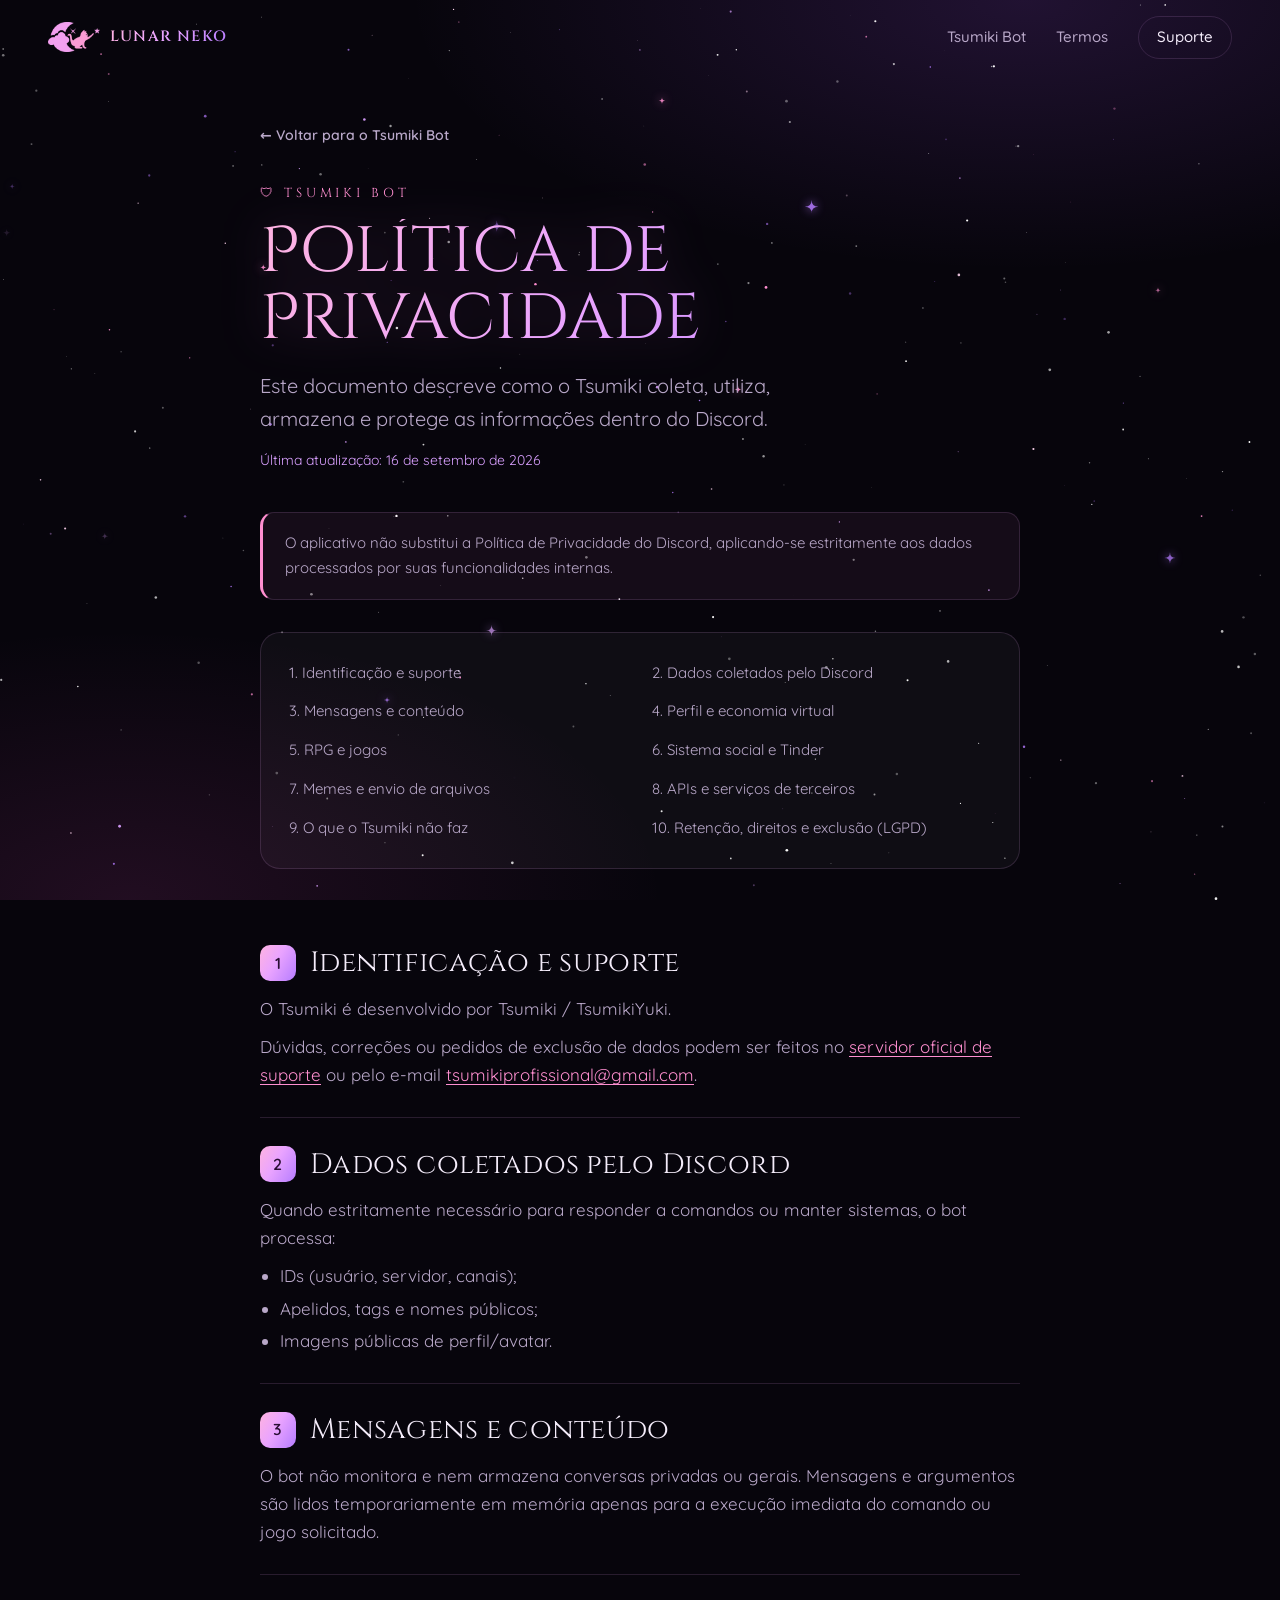
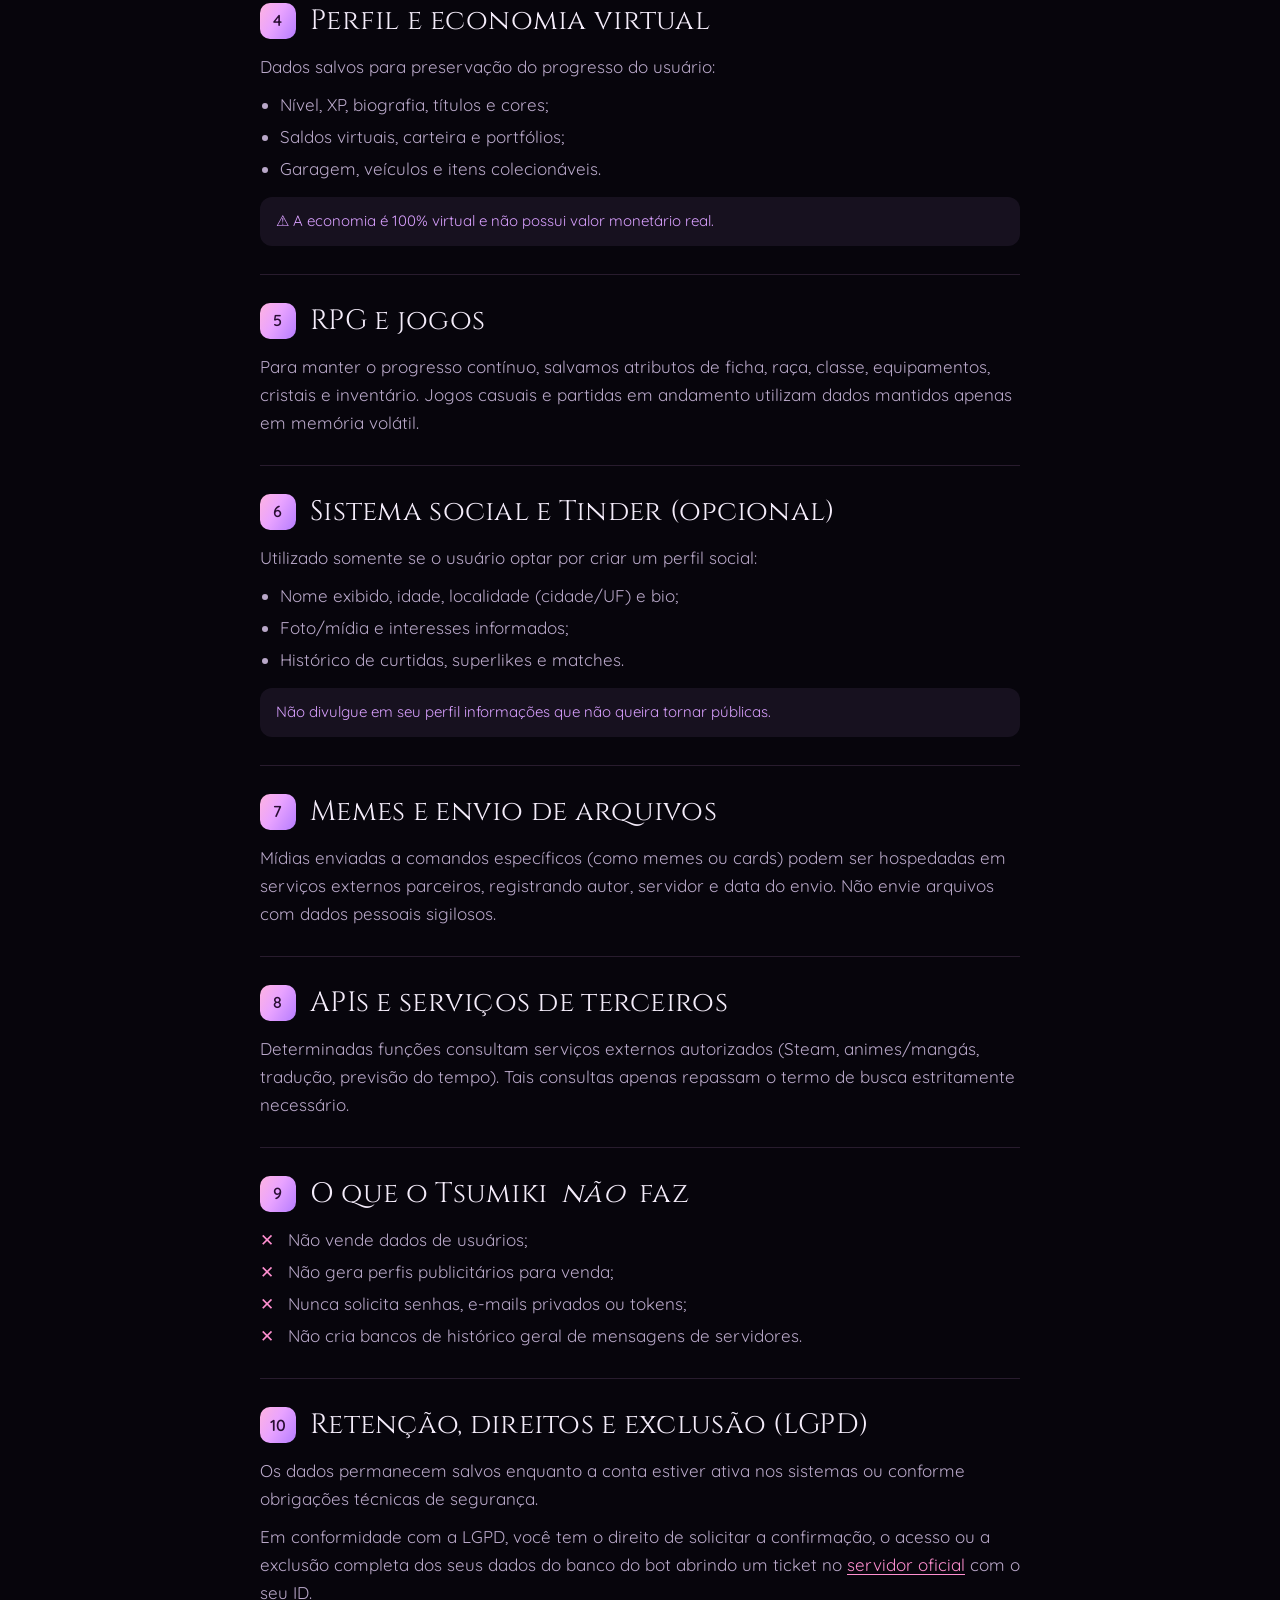
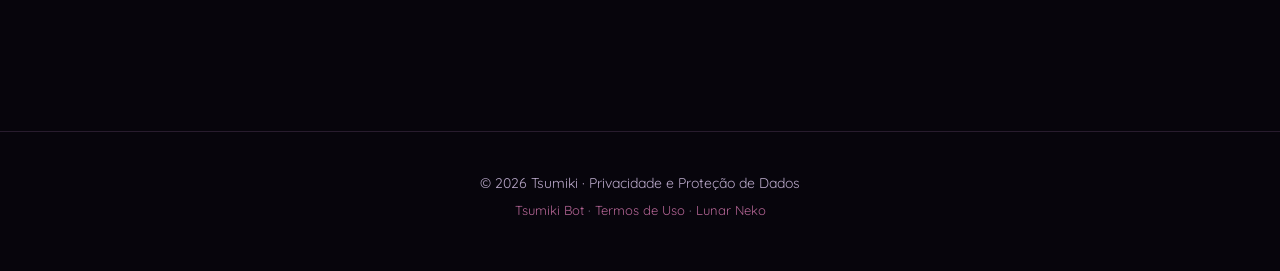
==== commit 90ceb5db: "Adiciona os Termos de Uso do Tsumiki Bot Nova página projetos/tsumiki-bot-termos.html, linkada na pá" ====
--- a/projetos/tsumiki-bot-privacidade.html
+++ b/projetos/tsumiki-bot-privacidade.html
@@ -38,7 +38,7 @@
     </button>
     <nav class="nav-links" id="navLinks">
       <a href="tsumiki-bot.html">Tsumiki Bot</a>
-      <a href="../index.html#projetos">Outros projetos</a>
+      <a href="tsumiki-bot-termos.html">Termos</a>
       <a href="https://discord.gg/G4x75J5" class="nav-cta" target="_blank" rel="noopener">Suporte</a>
     </nav>
   </header>
@@ -154,7 +154,7 @@
 
   <footer class="footer">
     <p>© <span id="year"></span> Tsumiki · Privacidade e Proteção de Dados</p>
-    <p class="footer-small"><a href="tsumiki-bot.html">Tsumiki Bot</a> · <a href="../index.html">Lunar Neko</a></p>
+    <p class="footer-small"><a href="tsumiki-bot.html">Tsumiki Bot</a> · <a href="tsumiki-bot-termos.html">Termos de Uso</a> · <a href="../index.html">Lunar Neko</a></p>
   </footer>
 
   <script src="../script.js"></script>
